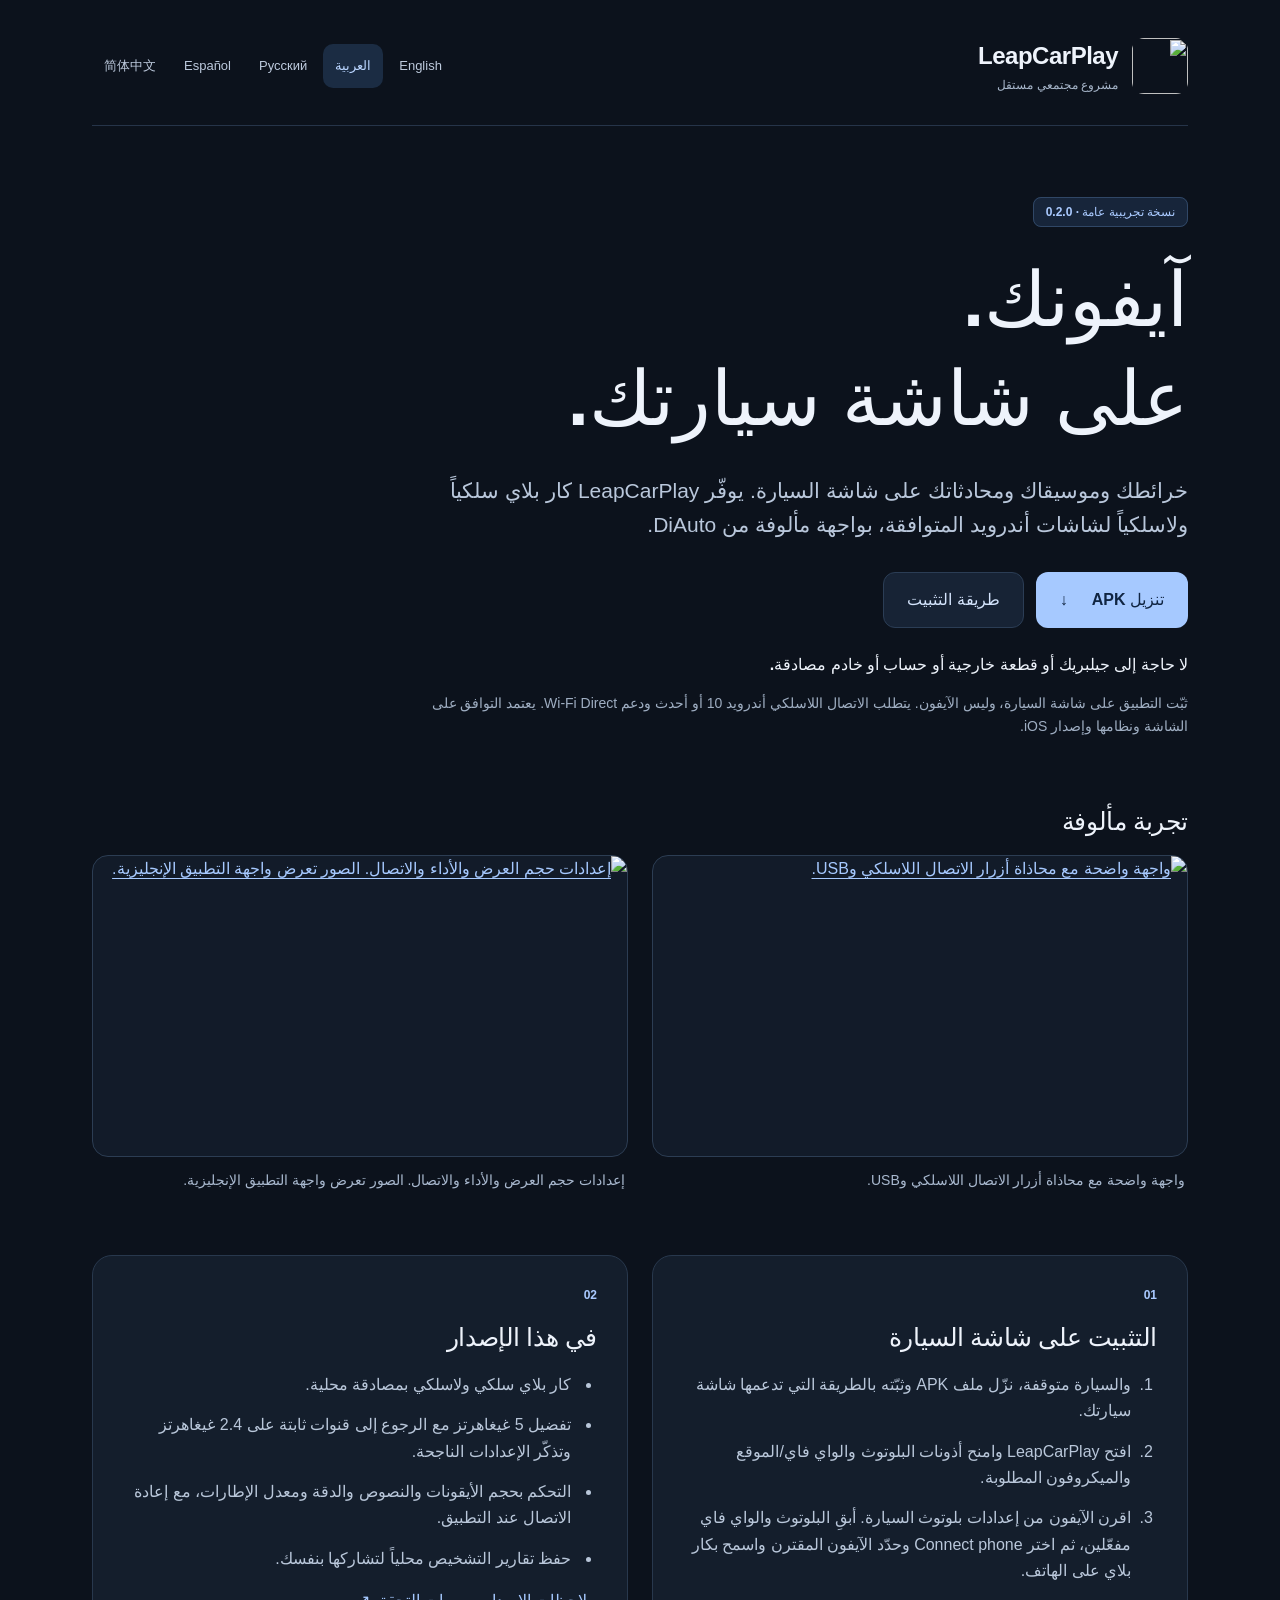
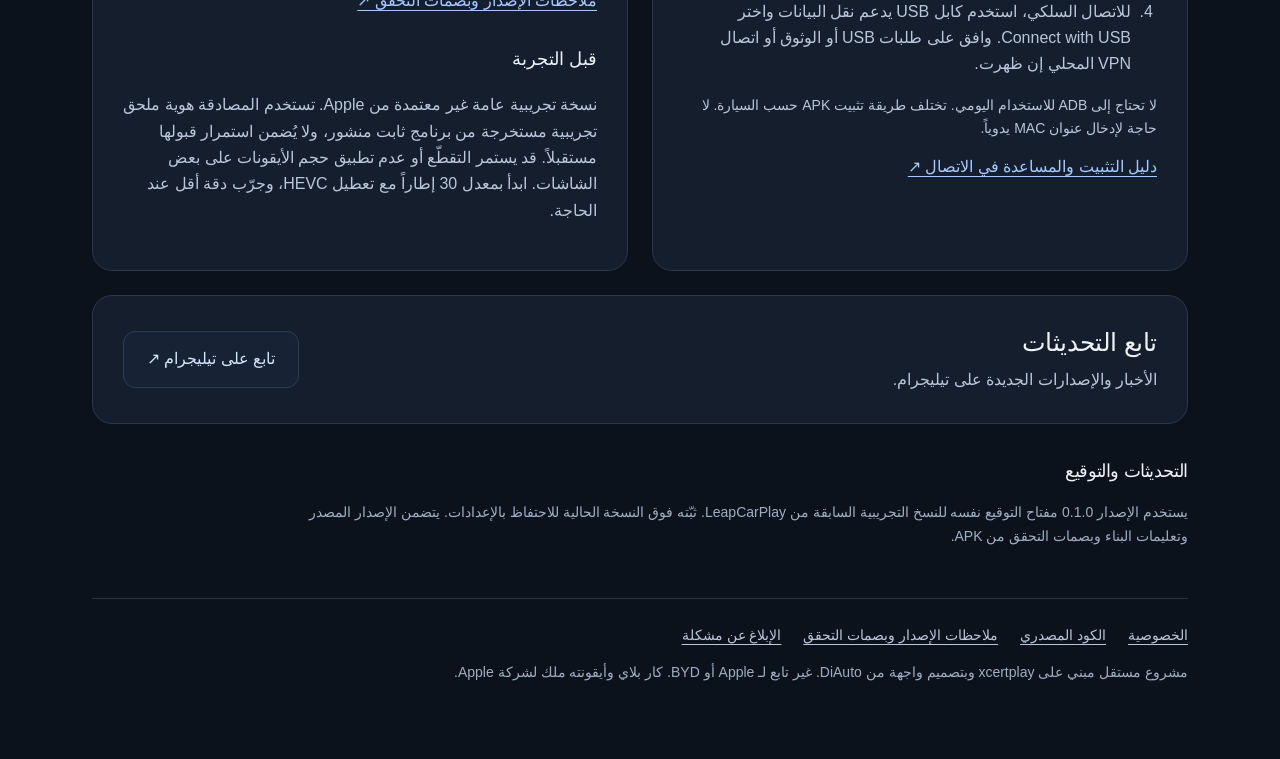
==== site/ar/index.html @ 029c4979 "Rebrand fork as LeapCarPlay" ====
<!doctype html>
<html lang="ar" dir="rtl"><head><meta charset="utf-8"><meta name="viewport" content="width=device-width,initial-scale=1">
<title>LeapCarPlay · تنزيل APK</title><meta name="description" content="خرائطك وموسيقاك ومحادثاتك على شاشة السيارة. يوفّر LeapCarPlay كار بلاي سلكياً ولاسلكياً لشاشات أندرويد المتوافقة، بواجهة مألوفة من DiAuto."><meta name="theme-color" content="#0c121c">
<link rel="icon" href="../assets/icon.png"><link rel="stylesheet" href="../assets/site.css"><link rel="canonical" href="https://shihabal3amri.github.io/DiPlay/ar/"><link rel="alternate" hreflang="en" href="https://shihabal3amri.github.io/DiPlay/"><link rel="alternate" hreflang="ar" href="https://shihabal3amri.github.io/DiPlay/ar/"><link rel="alternate" hreflang="ru" href="https://shihabal3amri.github.io/DiPlay/ru/"><link rel="alternate" hreflang="es" href="https://shihabal3amri.github.io/DiPlay/es/"><link rel="alternate" hreflang="zh-Hans" href="https://shihabal3amri.github.io/DiPlay/zh-Hans/">
<meta property="og:title" content="LeapCarPlay — CarPlay for compatible Android head units"><meta property="og:description" content="لا حاجة إلى جيلبريك أو قطعة خارجية أو حساب أو خادم مصادقة."><meta property="og:image" content="https://shihabal3amri.github.io/DiPlay/assets/home.png"><meta property="og:url" content="https://shihabal3amri.github.io/DiPlay/ar/"><meta property="og:type" content="website">
</head><body><main>
<header><a class="brand" href="../"><img src="../assets/icon.png" width="56" height="56" alt=""><span><strong>LeapCarPlay</strong><small>مشروع مجتمعي مستقل</small></span></a><nav class="languages" aria-label="Language"><a href="../" lang="en" hreflang="en" dir="auto">English</a><a href="../ar/" lang="ar" hreflang="ar" dir="auto" aria-current="page">العربية</a><a href="../ru/" lang="ru" hreflang="ru" dir="auto">Русский</a><a href="../es/" lang="es" hreflang="es" dir="auto">Español</a><a href="../zh-Hans/" lang="zh-Hans" hreflang="zh-Hans" dir="auto">简体中文</a></nav></header>
<section class="hero"><span class="badge">نسخة تجريبية عامة · <bdi>0.2.0</bdi></span><h1>آيفونك.<br>على شاشة سيارتك.</h1><p class="intro">خرائطك وموسيقاك ومحادثاتك على شاشة السيارة. يوفّر LeapCarPlay كار بلاي سلكياً ولاسلكياً لشاشات أندرويد المتوافقة، بواجهة مألوفة من DiAuto.</p><div class="actions"><a class="button" href="https://github.com/shihabal3amri/DiPlay/releases/download/v0.2.0/DiPlay-0.2.0.apk">تنزيل APK <span aria-hidden="true">↓</span></a><a class="button secondary" href="#install">طريقة التثبيت</a></div><p class="promise">لا حاجة إلى جيلبريك أو قطعة خارجية أو حساب أو خادم مصادقة.</p><p class="note">ثبّت التطبيق على شاشة السيارة، وليس الآيفون. يتطلب الاتصال اللاسلكي أندرويد 10 أو أحدث ودعم Wi-Fi Direct. يعتمد التوافق على الشاشة ونظامها وإصدار iOS.</p></section>
<section class="gallery"><h2>تجربة مألوفة</h2><div class="screens"><figure><a href="../assets/home.png"><img src="../assets/home.png" width="1920" height="1080" loading="lazy" alt="واجهة واضحة مع محاذاة أزرار الاتصال اللاسلكي وUSB."></a><figcaption>واجهة واضحة مع محاذاة أزرار الاتصال اللاسلكي وUSB.</figcaption></figure><figure><a href="../assets/settings.png"><img src="../assets/settings.png" width="1920" height="1080" loading="lazy" alt="إعدادات حجم العرض والأداء والاتصال. الصور تعرض واجهة التطبيق الإنجليزية."></a><figcaption>إعدادات حجم العرض والأداء والاتصال. الصور تعرض واجهة التطبيق الإنجليزية.</figcaption></figure></div></section>
<div class="grid"><section class="card" id="install"><span class="eyebrow">01</span><h2>التثبيت على شاشة السيارة</h2><ol><li>والسيارة متوقفة، نزّل ملف APK وثبّته بالطريقة التي تدعمها شاشة سيارتك.</li><li>افتح LeapCarPlay وامنح أذونات البلوتوث والواي فاي/الموقع والميكروفون المطلوبة.</li><li>اقرن الآيفون من إعدادات بلوتوث السيارة. أبقِ البلوتوث والواي فاي مفعّلين، ثم اختر Connect phone وحدّد الآيفون المقترن واسمح بكار بلاي على الهاتف.</li><li>للاتصال السلكي، استخدم كابل USB يدعم نقل البيانات واختر Connect with USB. وافق على طلبات USB أو الوثوق أو اتصال VPN المحلي إن ظهرت.</li></ol><p class="note">لا تحتاج إلى ADB للاستخدام اليومي. تختلف طريقة تثبيت APK حسب السيارة. لا حاجة لإدخال عنوان MAC يدوياً.</p><a href="https://github.com/shihabal3amri/DiPlay/blob/main/docs/INSTALL.md">دليل التثبيت والمساعدة في الاتصال ↗</a></section>
<section class="card"><span class="eyebrow">02</span><h2>في هذا الإصدار</h2><ul><li>كار بلاي سلكي ولاسلكي بمصادقة محلية.</li><li>تفضيل 5 غيغاهرتز مع الرجوع إلى قنوات ثابتة على 2.4 غيغاهرتز وتذكّر الإعدادات الناجحة.</li><li>التحكم بحجم الأيقونات والنصوص والدقة ومعدل الإطارات، مع إعادة الاتصال عند التطبيق.</li><li>حفظ تقارير التشخيص محلياً لتشاركها بنفسك.</li></ul><a href="https://github.com/shihabal3amri/DiPlay/releases/tag/v0.2.0">ملاحظات الإصدار وبصمات التحقق ↗</a><h3>قبل التجربة</h3><p>نسخة تجريبية عامة غير معتمدة من Apple. تستخدم المصادقة هوية ملحق تجريبية مستخرجة من برنامج ثابت منشور، ولا يُضمن استمرار قبولها مستقبلاً. قد يستمر التقطّع أو عدم تطبيق حجم الأيقونات على بعض الشاشات. ابدأ بمعدل 30 إطاراً مع تعطيل HEVC، وجرّب دقة أقل عند الحاجة.</p></section></div>
<section class="card updates"><div><h2>تابع التحديثات</h2><p>الأخبار والإصدارات الجديدة على تيليجرام.</p></div><a class="button secondary" href="https://t.me/byd_localized">تابع على تيليجرام ↗</a></section>
<section class="signing"><h2>التحديثات والتوقيع</h2><p>يستخدم الإصدار 0.1.0 مفتاح التوقيع نفسه للنسخ التجريبية السابقة من LeapCarPlay. ثبّته فوق النسخة الحالية للاحتفاظ بالإعدادات. يتضمن الإصدار المصدر وتعليمات البناء وبصمات التحقق من APK.</p></section>
<footer><nav><a href="https://github.com/shihabal3amri/DiPlay/blob/main/docs/PRIVACY.md">الخصوصية</a><a href="https://github.com/shihabal3amri/DiPlay">الكود المصدري</a><a href="https://github.com/shihabal3amri/DiPlay/releases/tag/v0.2.0">ملاحظات الإصدار وبصمات التحقق</a><a href="https://github.com/shihabal3amri/DiPlay/issues">الإبلاغ عن مشكلة</a></nav><p>مشروع مستقل مبني على xcertplay وبتصميم واجهة من DiAuto. غير تابع لـ Apple أو BYD. كار بلاي وأيقونته ملك لشركة Apple.</p></footer>
</main></body></html>
---- site/assets/site.css ----
:root{color-scheme:dark;font-family:Inter,-apple-system,BlinkMacSystemFont,"Segoe UI",Arial,sans-serif;background:#0c121c;color:#eef3fb;font-synthesis:none}*{box-sizing:border-box}html{scroll-behavior:smooth}body{margin:0;line-height:1.65}main{max-width:1160px;margin:auto;padding:36px 32px}a{color:#a6c9ff;text-underline-offset:4px}a:focus-visible{outline:3px solid #a6c9ff;outline-offset:5px}header{display:flex;align-items:center;justify-content:space-between;gap:24px;flex-wrap:wrap;padding-bottom:30px;border-bottom:1px solid #263449}.brand{display:flex;align-items:center;gap:14px;text-decoration:none;color:inherit}.brand strong{font-size:24px;letter-spacing:-.5px}.brand small{display:block;color:#a8b7cb;font-size:12px}.languages{display:flex;flex-wrap:wrap;gap:4px}.languages a{font-size:13px;min-height:44px;display:flex;align-items:center;padding:8px 12px;border-radius:10px;text-decoration:none;color:#bdcadd}.languages a[aria-current]{background:#1b2c43;color:#b9d5ff}.hero{padding:72px 0 52px;max-width:850px}.badge,.eyebrow{font-size:12px;font-weight:700;letter-spacing:2px;color:#aacaff}.badge{padding:7px 12px;background:#17253a;border:1px solid #304766;border-radius:8px}h1{font-size:clamp(40px,6.5vw,76px);line-height:1.1;letter-spacing:-2.5px;margin:26px 0}h2{font-size:25px;line-height:1.3;letter-spacing:-.4px;margin:0 0 18px}h3{font-size:18px;margin-top:30px}.intro{font-size:21px;line-height:1.6;color:#b9c7db;max-width:740px}.actions{display:flex;gap:12px;flex-wrap:wrap;margin:30px 0 24px}.button{display:inline-flex;align-items:center;justify-content:center;gap:24px;background:#a6c9ff;color:#102542;border:1px solid transparent;border-radius:12px;padding:14px 23px;min-height:52px;text-decoration:none;font-weight:650}.button:hover{background:#bed8ff}.button.secondary{background:#172335;border-color:#2b3d55;color:#d4e4fc}.button.secondary:hover{background:#223650}.promise{font-size:16px;font-weight:600;margin-bottom:8px}.note{font-size:14px;color:#9faec2;max-width:760px}.gallery{margin-bottom:50px}.screens{display:grid;grid-template-columns:1fr 1fr;gap:24px}figure{margin:0;min-width:0}figure:first-child{grid-column:1/-1}figure img{width:100%;height:auto;display:block;border:1px solid #2c3d53;border-radius:16px;background:#121b29}figcaption{font-size:14px;color:#a8b8ce;padding:12px 3px}.grid{display:grid;grid-template-columns:1fr 1fr;gap:24px}.card{background:#141e2c;border:1px solid #28384d;border-radius:20px;padding:30px}.eyebrow{display:block;margin-bottom:16px}li{padding-inline-start:4px;margin-bottom:14px}ol,ul{padding-inline-start:22px;color:#b9c7da}.card p{color:#b9c7da}.updates{display:flex;align-items:center;justify-content:space-between;gap:28px;margin-top:24px}.updates h2{margin-bottom:8px}.updates p{margin:0}.updates .button{flex-shrink:0}.signing{padding:36px 0;max-width:900px}.signing h2{font-size:18px}.signing p,footer{font-size:14px;color:#9faec2}footer{border-top:1px solid #263449;padding:25px 0}footer nav{display:flex;flex-wrap:wrap;gap:22px}footer a{color:#b9c7da}html[dir=rtl] h1{letter-spacing:0;line-height:1.3}html[dir=rtl] .badge{letter-spacing:0}@media(max-width:700px){main{padding:24px 20px}.hero{padding:42px 0 30px}h1{letter-spacing:-1px}.intro{font-size:18px}.screens,.grid{grid-template-columns:1fr}.card{padding:24px}.updates{align-items:flex-start;flex-direction:column}header{gap:18px}.languages a{padding:8px 10px}.gallery{margin-bottom:32px}}@media(prefers-reduced-motion:reduce){html{scroll-behavior:auto}}

/* LeapCarPlay: two actual app screenshots, equal columns. */
figure:first-child{grid-column:auto}.brand img{border-radius:12px}html[dir=rtl] .eyebrow{letter-spacing:0}@media(max-width:700px){figure:first-child{grid-column:1/-1}}
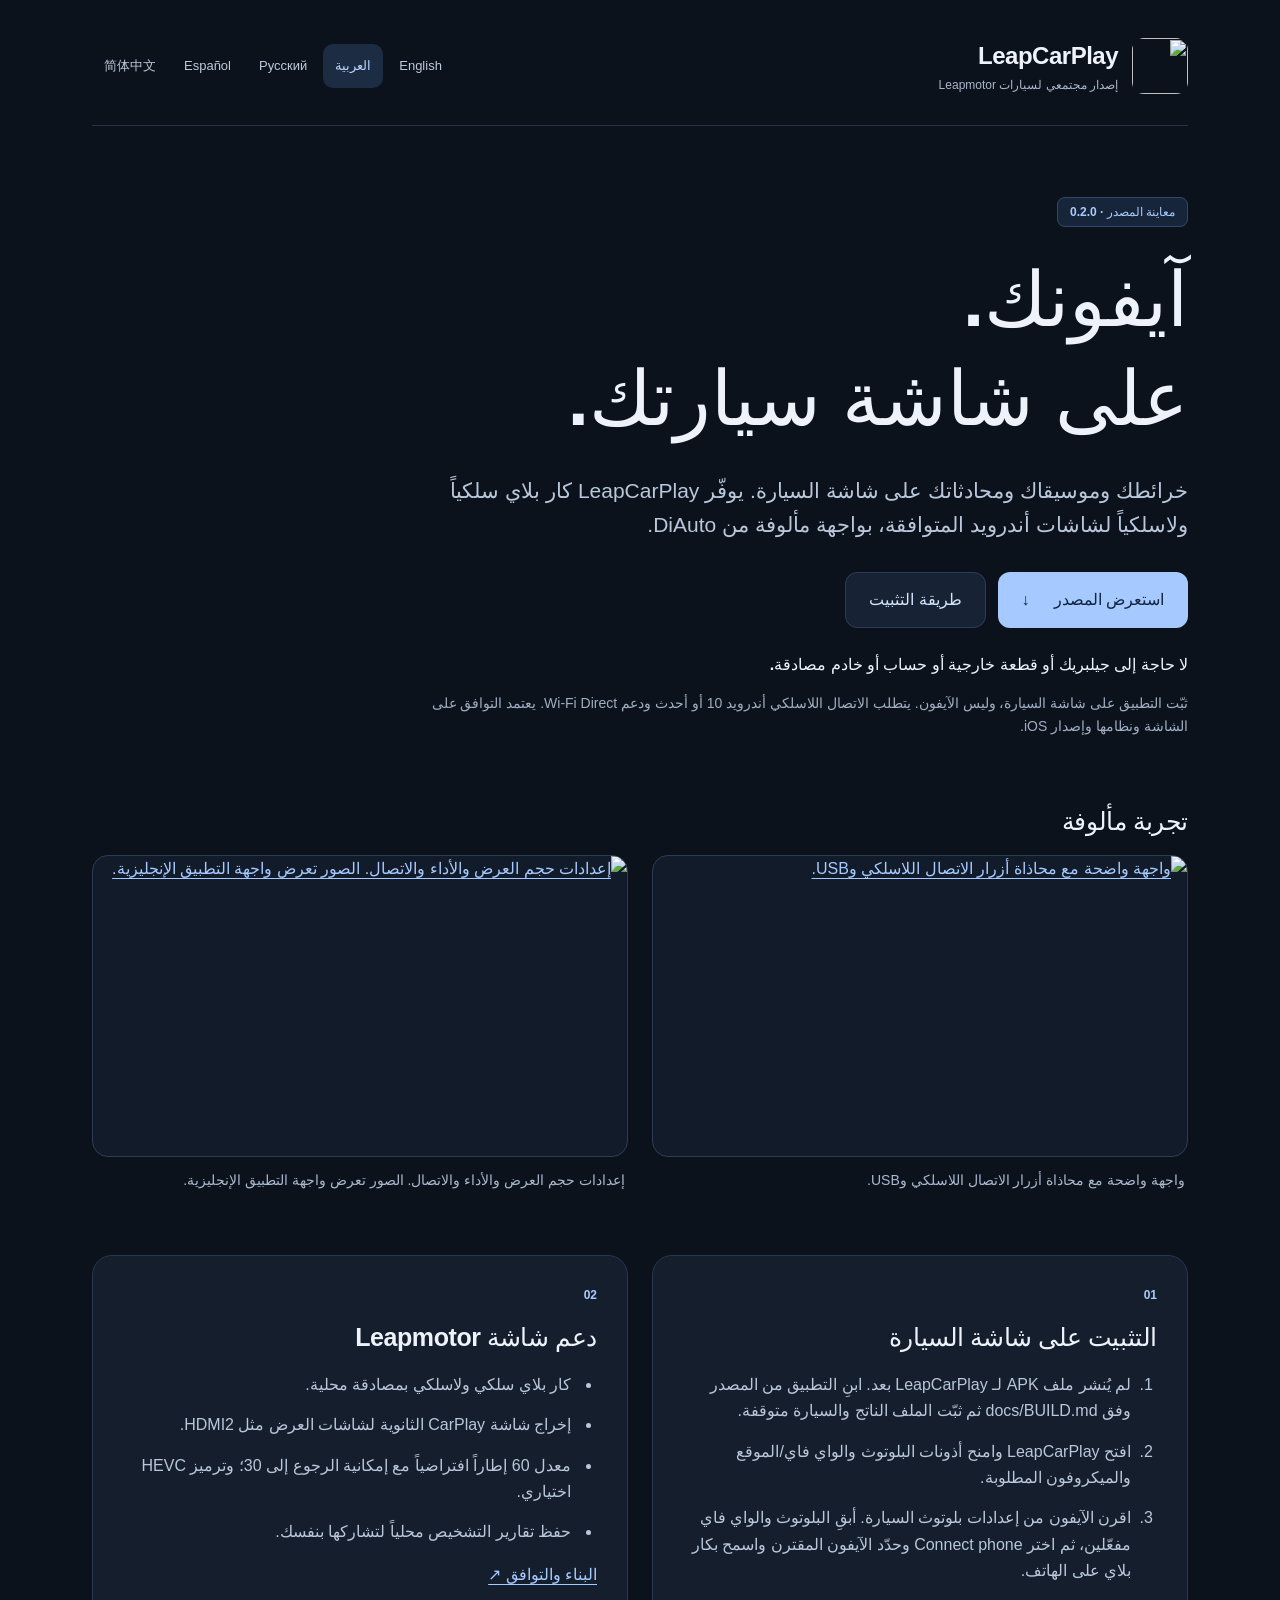
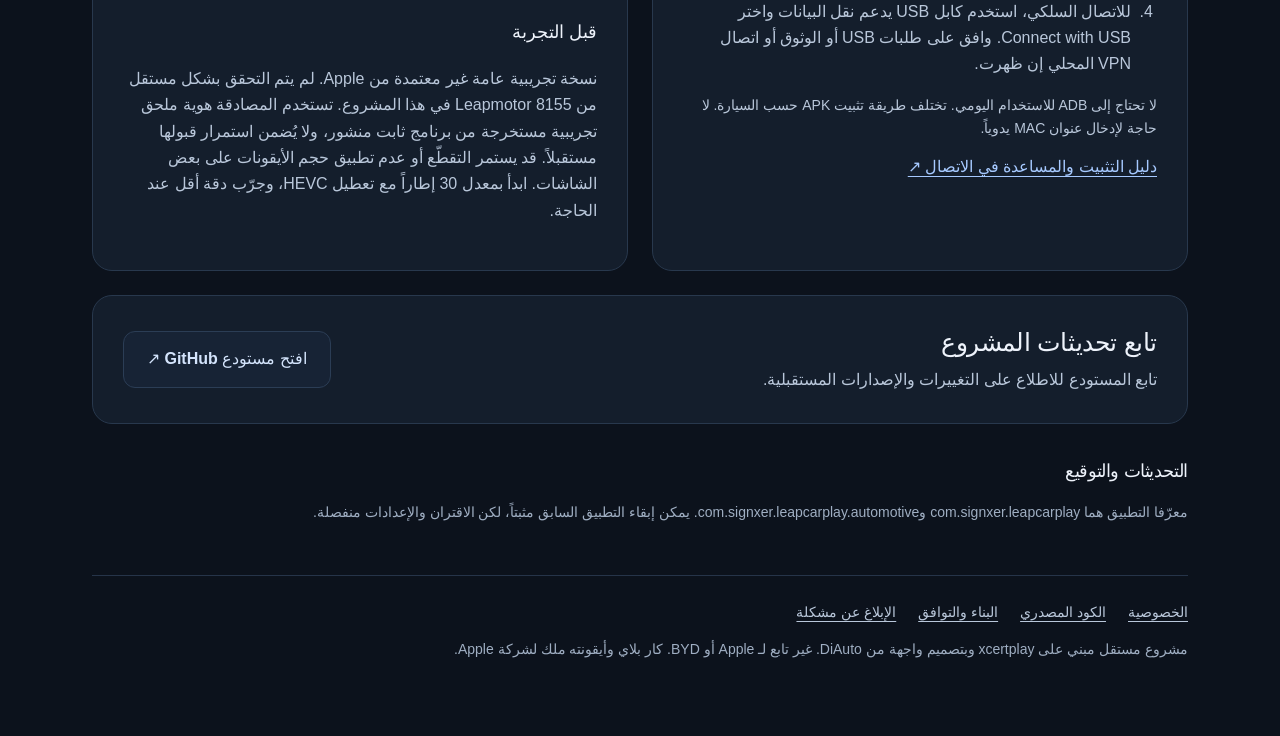
==== commit a2cf3bf7: "Optimize LeapCarPlay dual-display output" ====
--- a/site/ar/index.html
+++ b/site/ar/index.html
@@ -1,15 +1,15 @@
 <!doctype html>
 <html lang="ar" dir="rtl"><head><meta charset="utf-8"><meta name="viewport" content="width=device-width,initial-scale=1">
-<title>LeapCarPlay · تنزيل APK</title><meta name="description" content="خرائطك وموسيقاك ومحادثاتك على شاشة السيارة. يوفّر LeapCarPlay كار بلاي سلكياً ولاسلكياً لشاشات أندرويد المتوافقة، بواجهة مألوفة من DiAuto."><meta name="theme-color" content="#0c121c">
-<link rel="icon" href="../assets/icon.png"><link rel="stylesheet" href="../assets/site.css"><link rel="canonical" href="https://shihabal3amri.github.io/DiPlay/ar/"><link rel="alternate" hreflang="en" href="https://shihabal3amri.github.io/DiPlay/"><link rel="alternate" hreflang="ar" href="https://shihabal3amri.github.io/DiPlay/ar/"><link rel="alternate" hreflang="ru" href="https://shihabal3amri.github.io/DiPlay/ru/"><link rel="alternate" hreflang="es" href="https://shihabal3amri.github.io/DiPlay/es/"><link rel="alternate" hreflang="zh-Hans" href="https://shihabal3amri.github.io/DiPlay/zh-Hans/">
-<meta property="og:title" content="LeapCarPlay — CarPlay for compatible Android head units"><meta property="og:description" content="لا حاجة إلى جيلبريك أو قطعة خارجية أو حساب أو خادم مصادقة."><meta property="og:image" content="https://shihabal3amri.github.io/DiPlay/assets/home.png"><meta property="og:url" content="https://shihabal3amri.github.io/DiPlay/ar/"><meta property="og:type" content="website">
+<title>LeapCarPlay · استعرض المصدر</title><meta name="description" content="خرائطك وموسيقاك ومحادثاتك على شاشة السيارة. يوفّر LeapCarPlay كار بلاي سلكياً ولاسلكياً لشاشات أندرويد المتوافقة، بواجهة مألوفة من DiAuto."><meta name="theme-color" content="#0c121c">
+<link rel="icon" href="../assets/icon.png"><link rel="stylesheet" href="../assets/site.css"><link rel="canonical" href="https://signxer.github.io/leapcarplay/ar/"><link rel="alternate" hreflang="en" href="https://signxer.github.io/leapcarplay/"><link rel="alternate" hreflang="ar" href="https://signxer.github.io/leapcarplay/ar/"><link rel="alternate" hreflang="ru" href="https://signxer.github.io/leapcarplay/ru/"><link rel="alternate" hreflang="es" href="https://signxer.github.io/leapcarplay/es/"><link rel="alternate" hreflang="zh-Hans" href="https://signxer.github.io/leapcarplay/zh-Hans/">
+<meta property="og:title" content="LeapCarPlay — CarPlay for compatible Android head units"><meta property="og:description" content="لا حاجة إلى جيلبريك أو قطعة خارجية أو حساب أو خادم مصادقة."><meta property="og:image" content="https://signxer.github.io/leapcarplay/assets/home.png"><meta property="og:url" content="https://signxer.github.io/leapcarplay/ar/"><meta property="og:type" content="website">
 </head><body><main>
-<header><a class="brand" href="../"><img src="../assets/icon.png" width="56" height="56" alt=""><span><strong>LeapCarPlay</strong><small>مشروع مجتمعي مستقل</small></span></a><nav class="languages" aria-label="Language"><a href="../" lang="en" hreflang="en" dir="auto">English</a><a href="../ar/" lang="ar" hreflang="ar" dir="auto" aria-current="page">العربية</a><a href="../ru/" lang="ru" hreflang="ru" dir="auto">Русский</a><a href="../es/" lang="es" hreflang="es" dir="auto">Español</a><a href="../zh-Hans/" lang="zh-Hans" hreflang="zh-Hans" dir="auto">简体中文</a></nav></header>
-<section class="hero"><span class="badge">نسخة تجريبية عامة · <bdi>0.2.0</bdi></span><h1>آيفونك.<br>على شاشة سيارتك.</h1><p class="intro">خرائطك وموسيقاك ومحادثاتك على شاشة السيارة. يوفّر LeapCarPlay كار بلاي سلكياً ولاسلكياً لشاشات أندرويد المتوافقة، بواجهة مألوفة من DiAuto.</p><div class="actions"><a class="button" href="https://github.com/shihabal3amri/DiPlay/releases/download/v0.2.0/DiPlay-0.2.0.apk">تنزيل APK <span aria-hidden="true">↓</span></a><a class="button secondary" href="#install">طريقة التثبيت</a></div><p class="promise">لا حاجة إلى جيلبريك أو قطعة خارجية أو حساب أو خادم مصادقة.</p><p class="note">ثبّت التطبيق على شاشة السيارة، وليس الآيفون. يتطلب الاتصال اللاسلكي أندرويد 10 أو أحدث ودعم Wi-Fi Direct. يعتمد التوافق على الشاشة ونظامها وإصدار iOS.</p></section>
+<header><a class="brand" href="../"><img src="../assets/icon.png" width="56" height="56" alt=""><span><strong>LeapCarPlay</strong><small>إصدار مجتمعي لسيارات Leapmotor</small></span></a><nav class="languages" aria-label="Language"><a href="../" lang="en" hreflang="en" dir="auto">English</a><a href="../ar/" lang="ar" hreflang="ar" dir="auto" aria-current="page">العربية</a><a href="../ru/" lang="ru" hreflang="ru" dir="auto">Русский</a><a href="../es/" lang="es" hreflang="es" dir="auto">Español</a><a href="../zh-Hans/" lang="zh-Hans" hreflang="zh-Hans" dir="auto">简体中文</a></nav></header>
+<section class="hero"><span class="badge">معاينة المصدر · <bdi>0.2.0</bdi></span><h1>آيفونك.<br>على شاشة سيارتك.</h1><p class="intro">خرائطك وموسيقاك ومحادثاتك على شاشة السيارة. يوفّر LeapCarPlay كار بلاي سلكياً ولاسلكياً لشاشات أندرويد المتوافقة، بواجهة مألوفة من DiAuto.</p><div class="actions"><a class="button" href="https://github.com/signxer/leapcarplay">استعرض المصدر <span aria-hidden="true">↓</span></a><a class="button secondary" href="#install">طريقة التثبيت</a></div><p class="promise">لا حاجة إلى جيلبريك أو قطعة خارجية أو حساب أو خادم مصادقة.</p><p class="note">ثبّت التطبيق على شاشة السيارة، وليس الآيفون. يتطلب الاتصال اللاسلكي أندرويد 10 أو أحدث ودعم Wi-Fi Direct. يعتمد التوافق على الشاشة ونظامها وإصدار iOS.</p></section>
 <section class="gallery"><h2>تجربة مألوفة</h2><div class="screens"><figure><a href="../assets/home.png"><img src="../assets/home.png" width="1920" height="1080" loading="lazy" alt="واجهة واضحة مع محاذاة أزرار الاتصال اللاسلكي وUSB."></a><figcaption>واجهة واضحة مع محاذاة أزرار الاتصال اللاسلكي وUSB.</figcaption></figure><figure><a href="../assets/settings.png"><img src="../assets/settings.png" width="1920" height="1080" loading="lazy" alt="إعدادات حجم العرض والأداء والاتصال. الصور تعرض واجهة التطبيق الإنجليزية."></a><figcaption>إعدادات حجم العرض والأداء والاتصال. الصور تعرض واجهة التطبيق الإنجليزية.</figcaption></figure></div></section>
-<div class="grid"><section class="card" id="install"><span class="eyebrow">01</span><h2>التثبيت على شاشة السيارة</h2><ol><li>والسيارة متوقفة، نزّل ملف APK وثبّته بالطريقة التي تدعمها شاشة سيارتك.</li><li>افتح LeapCarPlay وامنح أذونات البلوتوث والواي فاي/الموقع والميكروفون المطلوبة.</li><li>اقرن الآيفون من إعدادات بلوتوث السيارة. أبقِ البلوتوث والواي فاي مفعّلين، ثم اختر Connect phone وحدّد الآيفون المقترن واسمح بكار بلاي على الهاتف.</li><li>للاتصال السلكي، استخدم كابل USB يدعم نقل البيانات واختر Connect with USB. وافق على طلبات USB أو الوثوق أو اتصال VPN المحلي إن ظهرت.</li></ol><p class="note">لا تحتاج إلى ADB للاستخدام اليومي. تختلف طريقة تثبيت APK حسب السيارة. لا حاجة لإدخال عنوان MAC يدوياً.</p><a href="https://github.com/shihabal3amri/DiPlay/blob/main/docs/INSTALL.md">دليل التثبيت والمساعدة في الاتصال ↗</a></section>
-<section class="card"><span class="eyebrow">02</span><h2>في هذا الإصدار</h2><ul><li>كار بلاي سلكي ولاسلكي بمصادقة محلية.</li><li>تفضيل 5 غيغاهرتز مع الرجوع إلى قنوات ثابتة على 2.4 غيغاهرتز وتذكّر الإعدادات الناجحة.</li><li>التحكم بحجم الأيقونات والنصوص والدقة ومعدل الإطارات، مع إعادة الاتصال عند التطبيق.</li><li>حفظ تقارير التشخيص محلياً لتشاركها بنفسك.</li></ul><a href="https://github.com/shihabal3amri/DiPlay/releases/tag/v0.2.0">ملاحظات الإصدار وبصمات التحقق ↗</a><h3>قبل التجربة</h3><p>نسخة تجريبية عامة غير معتمدة من Apple. تستخدم المصادقة هوية ملحق تجريبية مستخرجة من برنامج ثابت منشور، ولا يُضمن استمرار قبولها مستقبلاً. قد يستمر التقطّع أو عدم تطبيق حجم الأيقونات على بعض الشاشات. ابدأ بمعدل 30 إطاراً مع تعطيل HEVC، وجرّب دقة أقل عند الحاجة.</p></section></div>
-<section class="card updates"><div><h2>تابع التحديثات</h2><p>الأخبار والإصدارات الجديدة على تيليجرام.</p></div><a class="button secondary" href="https://t.me/byd_localized">تابع على تيليجرام ↗</a></section>
-<section class="signing"><h2>التحديثات والتوقيع</h2><p>يستخدم الإصدار 0.1.0 مفتاح التوقيع نفسه للنسخ التجريبية السابقة من LeapCarPlay. ثبّته فوق النسخة الحالية للاحتفاظ بالإعدادات. يتضمن الإصدار المصدر وتعليمات البناء وبصمات التحقق من APK.</p></section>
-<footer><nav><a href="https://github.com/shihabal3amri/DiPlay/blob/main/docs/PRIVACY.md">الخصوصية</a><a href="https://github.com/shihabal3amri/DiPlay">الكود المصدري</a><a href="https://github.com/shihabal3amri/DiPlay/releases/tag/v0.2.0">ملاحظات الإصدار وبصمات التحقق</a><a href="https://github.com/shihabal3amri/DiPlay/issues">الإبلاغ عن مشكلة</a></nav><p>مشروع مستقل مبني على xcertplay وبتصميم واجهة من DiAuto. غير تابع لـ Apple أو BYD. كار بلاي وأيقونته ملك لشركة Apple.</p></footer>
+<div class="grid"><section class="card" id="install"><span class="eyebrow">01</span><h2>التثبيت على شاشة السيارة</h2><ol><li>لم يُنشر ملف APK لـ LeapCarPlay بعد. ابنِ التطبيق من المصدر وفق docs/BUILD.md ثم ثبّت الملف الناتج والسيارة متوقفة.</li><li>افتح LeapCarPlay وامنح أذونات البلوتوث والواي فاي/الموقع والميكروفون المطلوبة.</li><li>اقرن الآيفون من إعدادات بلوتوث السيارة. أبقِ البلوتوث والواي فاي مفعّلين، ثم اختر Connect phone وحدّد الآيفون المقترن واسمح بكار بلاي على الهاتف.</li><li>للاتصال السلكي، استخدم كابل USB يدعم نقل البيانات واختر Connect with USB. وافق على طلبات USB أو الوثوق أو اتصال VPN المحلي إن ظهرت.</li></ol><p class="note">لا تحتاج إلى ADB للاستخدام اليومي. تختلف طريقة تثبيت APK حسب السيارة. لا حاجة لإدخال عنوان MAC يدوياً.</p><a href="https://github.com/signxer/leapcarplay/blob/main/docs/INSTALL.md">دليل التثبيت والمساعدة في الاتصال ↗</a></section>
+<section class="card"><span class="eyebrow">02</span><h2>دعم شاشة Leapmotor</h2><ul><li>كار بلاي سلكي ولاسلكي بمصادقة محلية.</li><li>إخراج شاشة CarPlay الثانوية لشاشات العرض مثل HDMI2.</li><li>معدل 60 إطاراً افتراضياً مع إمكانية الرجوع إلى 30؛ وترميز HEVC اختياري.</li><li>حفظ تقارير التشخيص محلياً لتشاركها بنفسك.</li></ul><a href="https://github.com/signxer/leapcarplay/blob/main/CHANGELOG.md">البناء والتوافق ↗</a><h3>قبل التجربة</h3><p>نسخة تجريبية عامة غير معتمدة من Apple. لم يتم التحقق بشكل مستقل من Leapmotor 8155 في هذا المشروع. تستخدم المصادقة هوية ملحق تجريبية مستخرجة من برنامج ثابت منشور، ولا يُضمن استمرار قبولها مستقبلاً. قد يستمر التقطّع أو عدم تطبيق حجم الأيقونات على بعض الشاشات. ابدأ بمعدل 30 إطاراً مع تعطيل HEVC، وجرّب دقة أقل عند الحاجة.</p></section></div>
+<section class="card updates"><div><h2>تابع تحديثات المشروع</h2><p>تابع المستودع للاطلاع على التغييرات والإصدارات المستقبلية.</p></div><a class="button secondary" href="https://github.com/signxer/leapcarplay">افتح مستودع GitHub ↗</a></section>
+<section class="signing"><h2>التحديثات والتوقيع</h2><p>معرّفا التطبيق هما com.signxer.leapcarplay وcom.signxer.leapcarplay.automotive. يمكن إبقاء التطبيق السابق مثبتاً، لكن الاقتران والإعدادات منفصلة.</p></section>
+<footer><nav><a href="https://github.com/signxer/leapcarplay/blob/main/docs/PRIVACY.md">الخصوصية</a><a href="https://github.com/signxer/leapcarplay">الكود المصدري</a><a href="https://github.com/signxer/leapcarplay/blob/main/CHANGELOG.md">البناء والتوافق</a><a href="https://github.com/signxer/leapcarplay/issues">الإبلاغ عن مشكلة</a></nav><p>مشروع مستقل مبني على xcertplay وبتصميم واجهة من DiAuto. غير تابع لـ Apple أو BYD. كار بلاي وأيقونته ملك لشركة Apple.</p></footer>
 </main></body></html>
